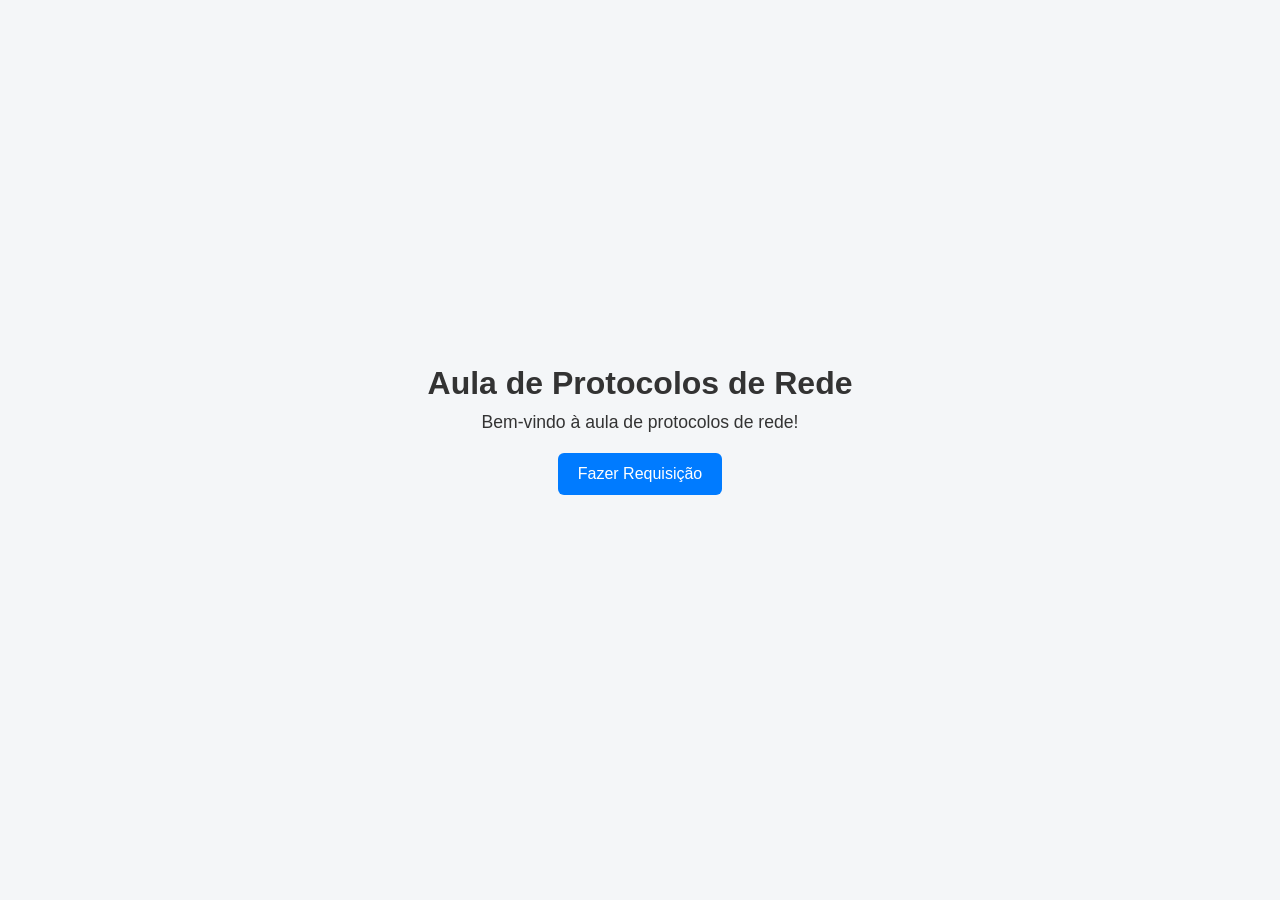
==== index.html @ 780861ec "first commit" ====
<!DOCTYPE html>
<html lang="en">
<head>
    <meta charset="UTF-8">
    <meta name="viewport" content="width=device-width, initial-scale=1.0">
    <link rel="stylesheet" href="./style.css">
    <title>Aula de Protocolos de Rede</title>
</head>
<body>
    <h1>Aula de Protocolos de Rede</h1>
    <p>Bem-vindo à aula de protocolos de rede!</p>

    <button onclick="requisicao()">Fazer Requisição</button>

    <p id="resposta"></p>

    <script src="./script.js"></script>
</body>
</html>
---- style.css ----
/* Reset básico */
* {
  margin: 0;
  padding: 0;
  box-sizing: border-box;
}

/* Corpo da página */
body {
  font-family: Arial, sans-serif;
  background-color: #f4f6f8;
  color: #333;
  display: flex;
  flex-direction: column;
  align-items: center;
  justify-content: center;
  height: 100vh;
  text-align: center;
}

/* Título */
h1 {
  margin-bottom: 10px;
  font-size: 2rem;
}

/* Parágrafo */
p {
  margin-bottom: 20px;
  font-size: 1.1rem;
}

/* Botão */
button {
  background-color: #007BFF;
  color: white;
  border: none;
  padding: 12px 20px;
  font-size: 1rem;
  border-radius: 6px;
  cursor: pointer;
  transition: 0.3s;
}

/* Efeito hover */
button:hover {
  background-color: #0056b3;
}

/* Área de resposta */
#resposta {
  margin-top: 20px;
  font-weight: bold;
  color: #222;
}
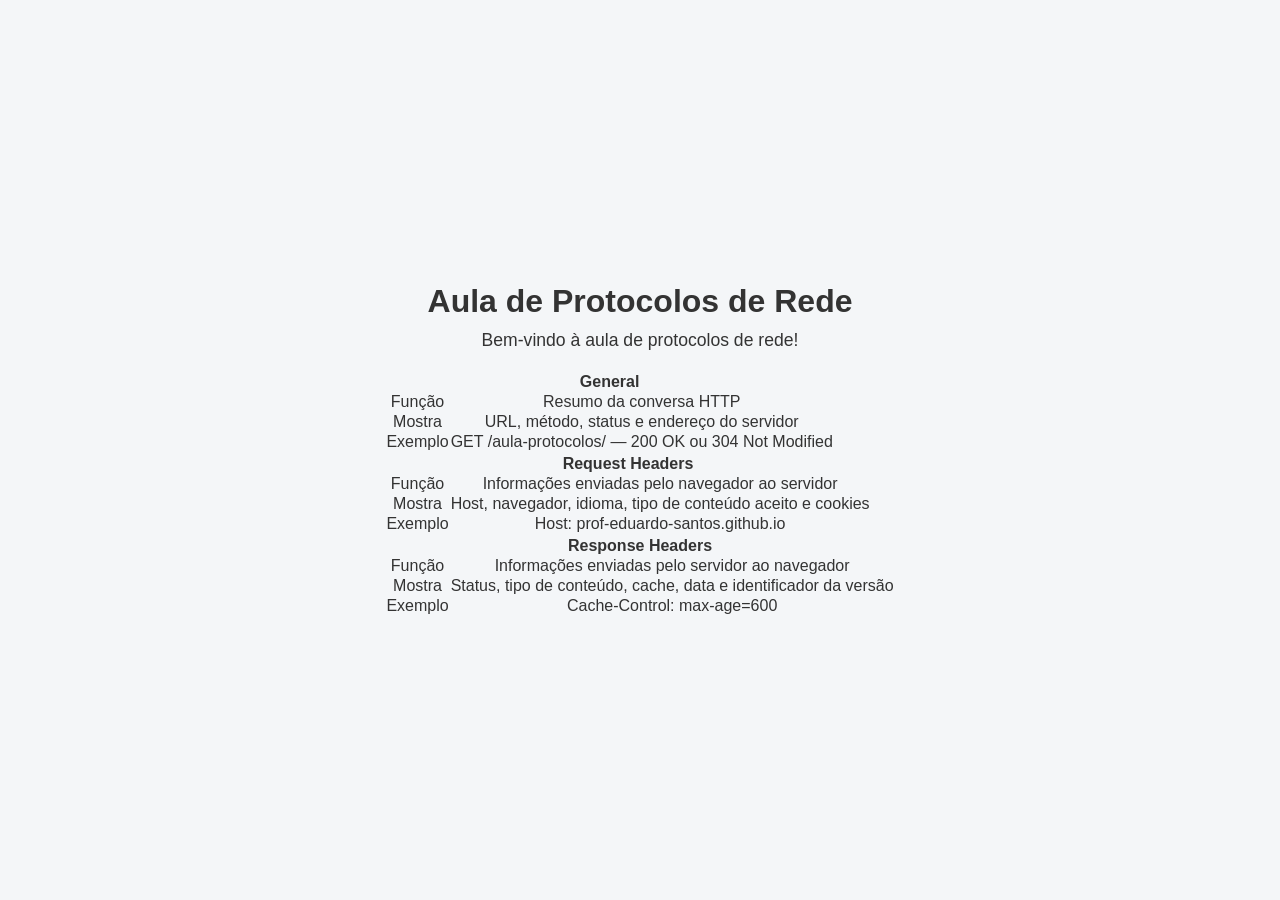
==== commit 6a3ce10a: "Update index.html" ====
--- a/index.html
+++ b/index.html
@@ -1,19 +1,87 @@
-<!DOCTYPE html>
+<!doctype html>
 <html lang="en">
-<head>
-    <meta charset="UTF-8">
-    <meta name="viewport" content="width=device-width, initial-scale=1.0">
-    <link rel="stylesheet" href="./style.css">
+  <head>
+    <meta charset="UTF-8" />
+    <meta name="viewport" content="width=device-width, initial-scale=1.0" />
+    <link rel="stylesheet" href="./style.css" />
     <title>Aula de Protocolos de Rede</title>
-</head>
-<body>
+  </head>
+  <body>
     <h1>Aula de Protocolos de Rede</h1>
     <p>Bem-vindo à aula de protocolos de rede!</p>
 
-    <button onclick="requisicao()">Fazer Requisição</button>
+    <!--<button onclick="requisicao()">Fazer Requisição</button>
+    <p id="resposta"></p>-->
+    <section class="http-summary-section">
+      <table class="http-summary-table">
+        <thead>
+          <tr>
+            <th colspan="2">General</th>
+          </tr>
+        </thead>
+        <tbody>
+          <tr>
+            <td>Função</td>
+            <td>Resumo da conversa HTTP</td>
+          </tr>
+          <tr>
+            <td>Mostra</td>
+            <td>URL, método, status e endereço do servidor</td>
+          </tr>
+          <tr>
+            <td>Exemplo</td>
+            <td>GET /aula-protocolos/ — 200 OK ou 304 Not Modified</td>
+          </tr>
+        </tbody>
+      </table>
 
-    <p id="resposta"></p>
+      <table class="http-summary-table">
+        <thead>
+          <tr>
+            <th colspan="2">Request Headers</th>
+          </tr>
+        </thead>
+        <tbody>
+          <tr>
+            <td>Função</td>
+            <td>Informações enviadas pelo navegador ao servidor</td>
+          </tr>
+          <tr>
+            <td>Mostra</td>
+            <td>Host, navegador, idioma, tipo de conteúdo aceito e cookies</td>
+          </tr>
+          <tr>
+            <td>Exemplo</td>
+            <td>Host: prof-eduardo-santos.github.io</td>
+          </tr>
+        </tbody>
+      </table>
+
+      <table class="http-summary-table">
+        <thead>
+          <tr>
+            <th colspan="2">Response Headers</th>
+          </tr>
+        </thead>
+        <tbody>
+          <tr>
+            <td>Função</td>
+            <td>Informações enviadas pelo servidor ao navegador</td>
+          </tr>
+          <tr>
+            <td>Mostra</td>
+            <td>
+              Status, tipo de conteúdo, cache, data e identificador da versão
+            </td>
+          </tr>
+          <tr>
+            <td>Exemplo</td>
+            <td>Cache-Control: max-age=600</td>
+          </tr>
+        </tbody>
+      </table>
+    </section>
 
     <script src="./script.js"></script>
-</body>
-</html>+  </body>
+</html>
--- a/style.css
+++ b/style.css
@@ -52,4 +52,5 @@
   margin-top: 20px;
   font-weight: bold;
   color: #222;
+  font-size: 2rem;
 }
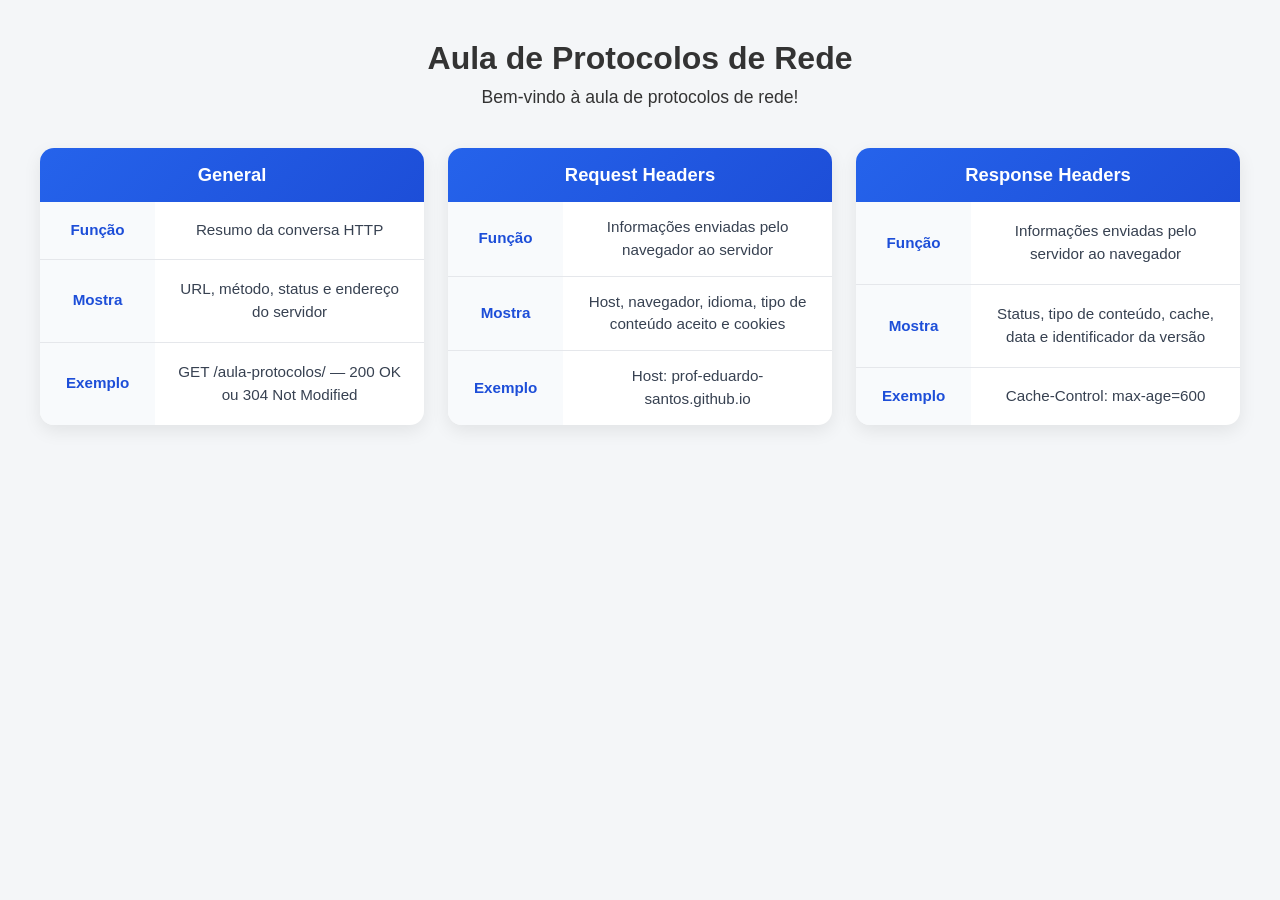
==== commit 38e529c9: "Melhoria do CSS" ====
--- a/index.html
+++ b/index.html
@@ -10,8 +10,6 @@
     <h1>Aula de Protocolos de Rede</h1>
     <p>Bem-vindo à aula de protocolos de rede!</p>
 
-    <!--<button onclick="requisicao()">Fazer Requisição</button>
-    <p id="resposta"></p>-->
     <section class="http-summary-section">
       <table class="http-summary-table">
         <thead>
--- a/style.css
+++ b/style.css
@@ -10,12 +10,9 @@
   font-family: Arial, sans-serif;
   background-color: #f4f6f8;
   color: #333;
-  display: flex;
-  flex-direction: column;
-  align-items: center;
-  justify-content: center;
-  height: 100vh;
+  min-height: 100vh;
   text-align: center;
+  padding: 40px 24px;
 }
 
 /* Título */
@@ -32,7 +29,7 @@
 
 /* Botão */
 button {
-  background-color: #007BFF;
+  background-color: #007bff;
   color: white;
   border: none;
   padding: 12px 20px;
@@ -53,4 +50,72 @@
   font-weight: bold;
   color: #222;
   font-size: 2rem;
-}+}
+
+/* =======================================================
+   Resumo do Protocolo HTTP
+======================================================= */
+
+.http-summary-section {
+  width: min(1200px, 100%);
+  display: grid;
+  grid-template-columns: repeat(auto-fit, minmax(320px, 1fr));
+  gap: 24px;
+  margin: 40px auto;
+}
+.http-summary-table {
+  width: 100%;
+  border-collapse: collapse;
+  background: #ffffff;
+  border-radius: 14px;
+  overflow: hidden;
+  box-shadow: 0 6px 18px rgba(0, 0, 0, 0.08);
+  transition:
+    transform 0.25s ease,
+    box-shadow 0.25s ease;
+}
+
+.http-summary-table:hover {
+  transform: translateY(-4px);
+  box-shadow: 0 12px 28px rgba(0, 0, 0, 0.12);
+}
+
+.http-summary-table thead {
+  background: linear-gradient(135deg, #2563eb, #1d4ed8);
+  color: #fff;
+}
+
+.http-summary-table thead th {
+  padding: 16px;
+  font-size: 1.15rem;
+  font-weight: 700;
+  text-align: center;
+}
+
+.http-summary-table tbody td {
+  padding: 14px 16px;
+  border-bottom: 1px solid #e5e7eb;
+  font-size: 0.95rem;
+  line-height: 1.5;
+}
+
+.http-summary-table tbody tr:last-child td {
+  border-bottom: none;
+}
+
+.http-summary-table tbody td:first-child {
+  width: 30%;
+  font-weight: 700;
+  color: #1d4ed8;
+  background: #f8fafc;
+}
+
+.http-summary-table tbody td:last-child {
+  color: #374151;
+}
+
+@media (max-width: 768px) {
+  .http-summary-section {
+    grid-template-columns: 1fr;
+  }
+}
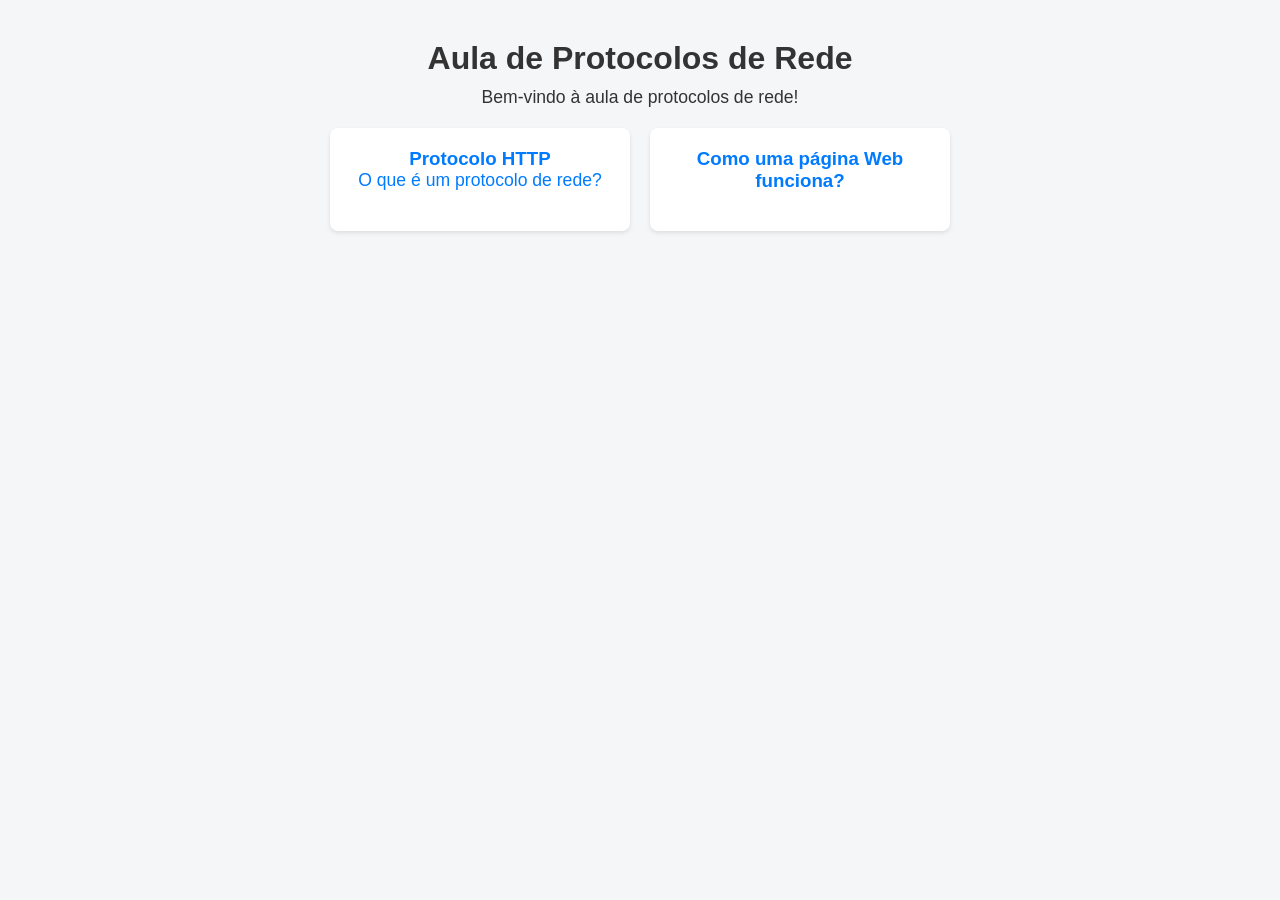
==== commit f0d553b2: "Mudanças na estrutura geral" ====
--- a/index.html
+++ b/index.html
@@ -10,74 +10,24 @@
     <h1>Aula de Protocolos de Rede</h1>
     <p>Bem-vindo à aula de protocolos de rede!</p>
 
-    <section class="http-summary-section">
-      <table class="http-summary-table">
-        <thead>
-          <tr>
-            <th colspan="2">General</th>
-          </tr>
-        </thead>
-        <tbody>
-          <tr>
-            <td>Função</td>
-            <td>Resumo da conversa HTTP</td>
-          </tr>
-          <tr>
-            <td>Mostra</td>
-            <td>URL, método, status e endereço do servidor</td>
-          </tr>
-          <tr>
-            <td>Exemplo</td>
-            <td>GET /aula-protocolos/ — 200 OK ou 304 Not Modified</td>
-          </tr>
-        </tbody>
-      </table>
+    <section class="section-cards">
+      <div
+        class="card"
+        data-title="Protocolos de Rede"
+        data-content="O que é um protocolo de rede?"
+      >
+        <h3>Protocolo HTTP</h3>
+        <p>O que é um protocolo de rede?</p>
+      </div>
 
-      <table class="http-summary-table">
-        <thead>
-          <tr>
-            <th colspan="2">Request Headers</th>
-          </tr>
-        </thead>
-        <tbody>
-          <tr>
-            <td>Função</td>
-            <td>Informações enviadas pelo navegador ao servidor</td>
-          </tr>
-          <tr>
-            <td>Mostra</td>
-            <td>Host, navegador, idioma, tipo de conteúdo aceito e cookies</td>
-          </tr>
-          <tr>
-            <td>Exemplo</td>
-            <td>Host: prof-eduardo-santos.github.io</td>
-          </tr>
-        </tbody>
-      </table>
-
-      <table class="http-summary-table">
-        <thead>
-          <tr>
-            <th colspan="2">Response Headers</th>
-          </tr>
-        </thead>
-        <tbody>
-          <tr>
-            <td>Função</td>
-            <td>Informações enviadas pelo servidor ao navegador</td>
-          </tr>
-          <tr>
-            <td>Mostra</td>
-            <td>
-              Status, tipo de conteúdo, cache, data e identificador da versão
-            </td>
-          </tr>
-          <tr>
-            <td>Exemplo</td>
-            <td>Cache-Control: max-age=600</td>
-          </tr>
-        </tbody>
-      </table>
+      <a
+        class="card"
+        href="infografico-web.html"
+        target="_blank"
+        class="card-infografico"
+      >
+        <h3>Como uma página Web funciona?</h3>
+      </a>
     </section>
 
     <script src="./script.js"></script>
--- a/style.css
+++ b/style.css
@@ -13,6 +13,7 @@
   min-height: 100vh;
   text-align: center;
   padding: 40px 24px;
+  margin: 0;
 }
 
 /* Título */
@@ -27,95 +28,70 @@
   font-size: 1.1rem;
 }
 
-/* Botão */
-button {
-  background-color: #007bff;
-  color: white;
-  border: none;
-  padding: 12px 20px;
-  font-size: 1rem;
-  border-radius: 6px;
-  cursor: pointer;
-  transition: 0.3s;
+.section-cards {
+  display: flex;
+  flex-wrap: wrap;
+  justify-content: center;
+  gap: 20px;
+  margin-top: 20px;
 }
 
-/* Efeito hover */
-button:hover {
-  background-color: #0056b3;
+.card {
+  background-color: #fff;
+  color: #007bff;
+  border-radius: 8px;
+  box-shadow: 0 2px 4px rgba(0, 0, 0, 0.1);
+  padding: 20px;
+  width: 300px;
+  transition: transform 0.2s;
 }
 
-/* Área de resposta */
-#resposta {
-  margin-top: 20px;
+.card:hover {
+  transform: translateY(-5px);
+}
+
+a {
+  text-decoration: none;
+  color: #007bff;
   font-weight: bold;
-  color: #222;
-  font-size: 2rem;
 }
 
 /* =======================================================
-   Resumo do Protocolo HTTP
+   Página do infográfico
 ======================================================= */
-
-.http-summary-section {
-  width: min(1200px, 100%);
-  display: grid;
-  grid-template-columns: repeat(auto-fit, minmax(320px, 1fr));
-  gap: 24px;
-  margin: 40px auto;
-}
-.http-summary-table {
-  width: 100%;
-  border-collapse: collapse;
-  background: #ffffff;
-  border-radius: 14px;
-  overflow: hidden;
-  box-shadow: 0 6px 18px rgba(0, 0, 0, 0.08);
-  transition:
-    transform 0.25s ease,
-    box-shadow 0.25s ease;
+.container {
+  margin: 0;
+  background: #111;
+  font-family: Arial, sans-serif;
 }
 
-.http-summary-table:hover {
-  transform: translateY(-4px);
-  box-shadow: 0 12px 28px rgba(0, 0, 0, 0.12);
+.barra {
+  position: fixed;
+  top: 0;
+  left: 0;
+  right: 0;
+  height: 56px;
+  background: #222;
+  color: white;
+  display: flex;
+  align-items: center;
+  gap: 12px;
+  padding: 0 20px;
+  z-index: 10;
 }
 
-.http-summary-table thead {
-  background: linear-gradient(135deg, #2563eb, #1d4ed8);
-  color: #fff;
+.barra button {
+  padding: 8px 12px;
+  cursor: pointer;
 }
 
-.http-summary-table thead th {
-  padding: 16px;
-  font-size: 1.15rem;
-  font-weight: 700;
+.visualizador {
+  padding-top: 80px;
   text-align: center;
 }
 
-.http-summary-table tbody td {
-  padding: 14px 16px;
-  border-bottom: 1px solid #e5e7eb;
-  font-size: 0.95rem;
-  line-height: 1.5;
+#infografico {
+  width: 90%;
+  max-width: none;
+  transition: width 0.2s;
 }
-
-.http-summary-table tbody tr:last-child td {
-  border-bottom: none;
-}
-
-.http-summary-table tbody td:first-child {
-  width: 30%;
-  font-weight: 700;
-  color: #1d4ed8;
-  background: #f8fafc;
-}
-
-.http-summary-table tbody td:last-child {
-  color: #374151;
-}
-
-@media (max-width: 768px) {
-  .http-summary-section {
-    grid-template-columns: 1fr;
-  }
-}
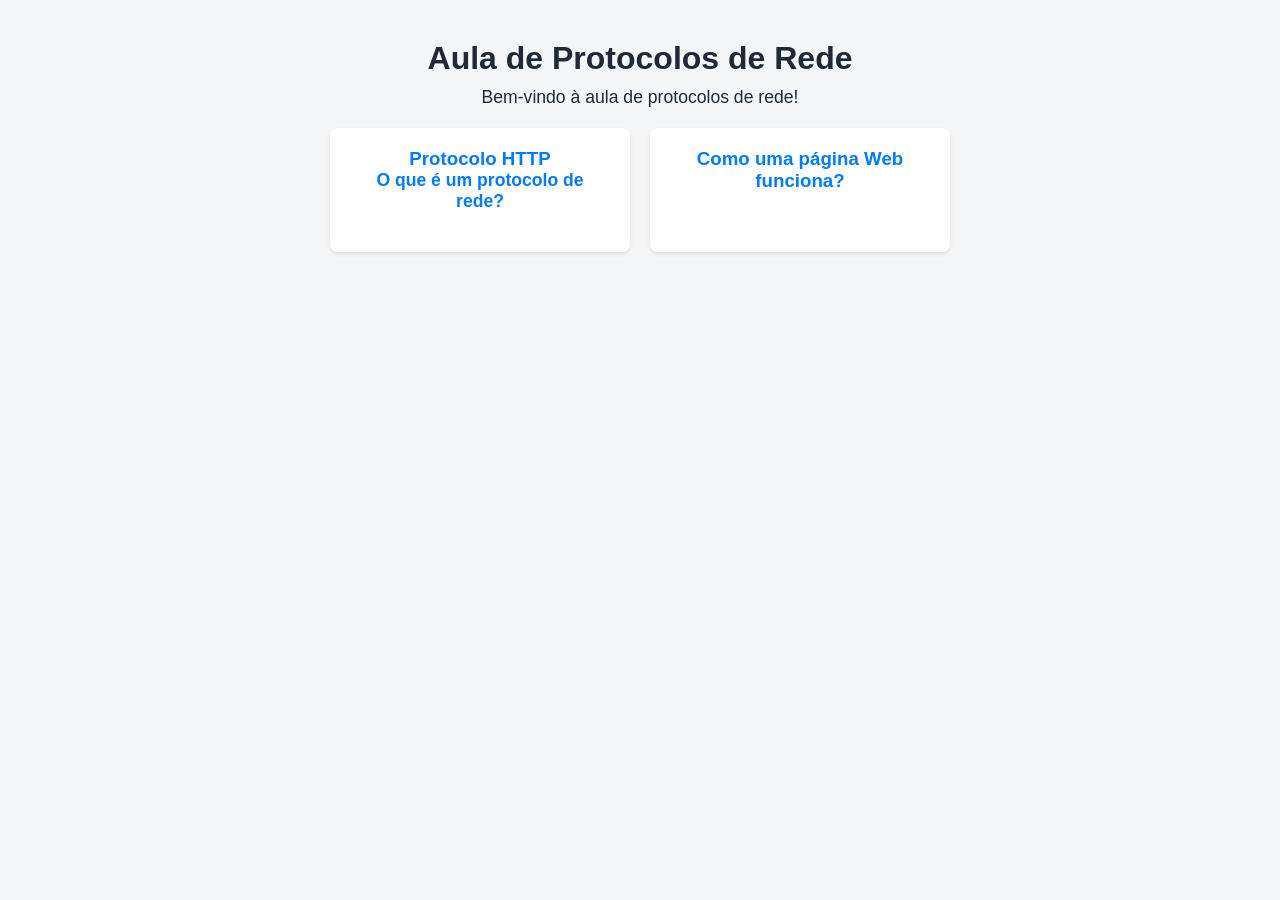
==== commit 1793460a: "Criação da página protocolos.html Nova página criada para auxiliar a apresentação" ====
--- a/index.html
+++ b/index.html
@@ -11,14 +11,10 @@
     <p>Bem-vindo à aula de protocolos de rede!</p>
 
     <section class="section-cards">
-      <div
-        class="card"
-        data-title="Protocolos de Rede"
-        data-content="O que é um protocolo de rede?"
-      >
+      <a class="card" href="protocolos.html">
         <h3>Protocolo HTTP</h3>
         <p>O que é um protocolo de rede?</p>
-      </div>
+      </a>
 
       <a
         class="card"
--- a/style.css
+++ b/style.css
@@ -95,3 +95,100 @@
   max-width: none;
   transition: width 0.2s;
 }
+
+/*CSS para a página protocolos*/
+
+* {
+  box-sizing: border-box;
+}
+
+body {
+  margin: 0;
+  font-family: Arial, sans-serif;
+  background: #f4f6f8;
+  color: #1f2937;
+}
+
+.hero {
+  padding: 48px 20px;
+  text-align: center;
+  background: #123b5d;
+  color: white;
+}
+
+.hero h1 {
+  margin-bottom: 12px;
+  font-size: 2.5rem;
+}
+
+main {
+  width: min(1100px, 92%);
+  margin: 0 auto;
+  padding: 40px 0;
+}
+
+.concept,
+.example {
+  margin-bottom: 32px;
+  padding: 24px;
+  background: white;
+  border-radius: 12px;
+}
+
+.layers {
+  display: grid;
+  gap: 24px;
+}
+
+.layer-card {
+  padding: 24px;
+  background: white;
+  border-radius: 12px;
+  box-shadow: 0 4px 14px rgba(0, 0, 0, 0.08);
+}
+
+.protocol-grid {
+  display: grid;
+  grid-template-columns: repeat(auto-fit, minmax(210px, 1fr));
+  gap: 16px;
+  margin-top: 20px;
+}
+
+.protocol-card {
+  padding: 16px;
+  background: #eef4f8;
+  border-left: 5px solid #123b5d;
+  border-radius: 8px;
+}
+
+.protocol-card h3 {
+  margin-top: 0;
+}
+
+.protocol-flow {
+  display: flex;
+  flex-wrap: wrap;
+  align-items: center;
+  justify-content: center;
+  gap: 12px;
+}
+
+.protocol-flow span {
+  padding: 12px 20px;
+  background: #123b5d;
+  color: white;
+  border-radius: 8px;
+}
+
+.protocol-flow span:not(:last-child)::after {
+  content: " →";
+  margin-left: 16px;
+}
+
+#btn-voltar {
+  background-color: #007bff;
+  color: #ffffff;
+  padding: 8px;
+  margin-top: 10px;
+  border-radius: 5px;
+}
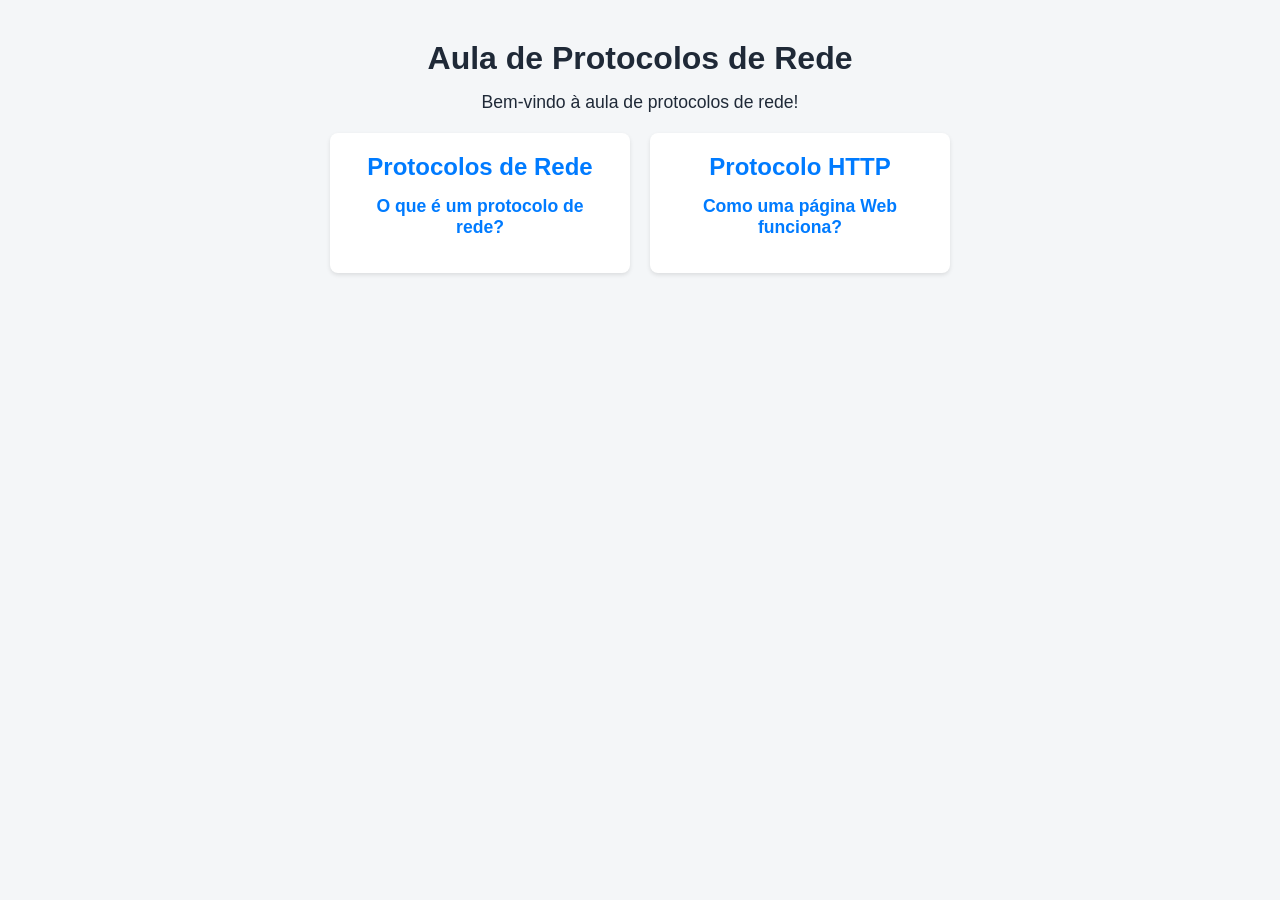
==== commit 9d69df4d: "Estilização Mudança CSS" ====
--- a/index.html
+++ b/index.html
@@ -12,7 +12,7 @@
 
     <section class="section-cards">
       <a class="card" href="protocolos.html">
-        <h3>Protocolo HTTP</h3>
+        <h2>Protocolos de Rede</h2>
         <p>O que é um protocolo de rede?</p>
       </a>
 
@@ -22,7 +22,8 @@
         target="_blank"
         class="card-infografico"
       >
-        <h3>Como uma página Web funciona?</h3>
+        <h2>Protocolo HTTP</h2>
+        <p>Como uma página Web funciona?</p>
       </a>
     </section>
 
--- a/style.css
+++ b/style.css
@@ -24,7 +24,8 @@
 
 /* Parágrafo */
 p {
-  margin-bottom: 20px;
+  margin-top: 15px;
+  margin-bottom: 15px;
   font-size: 1.1rem;
 }
 
